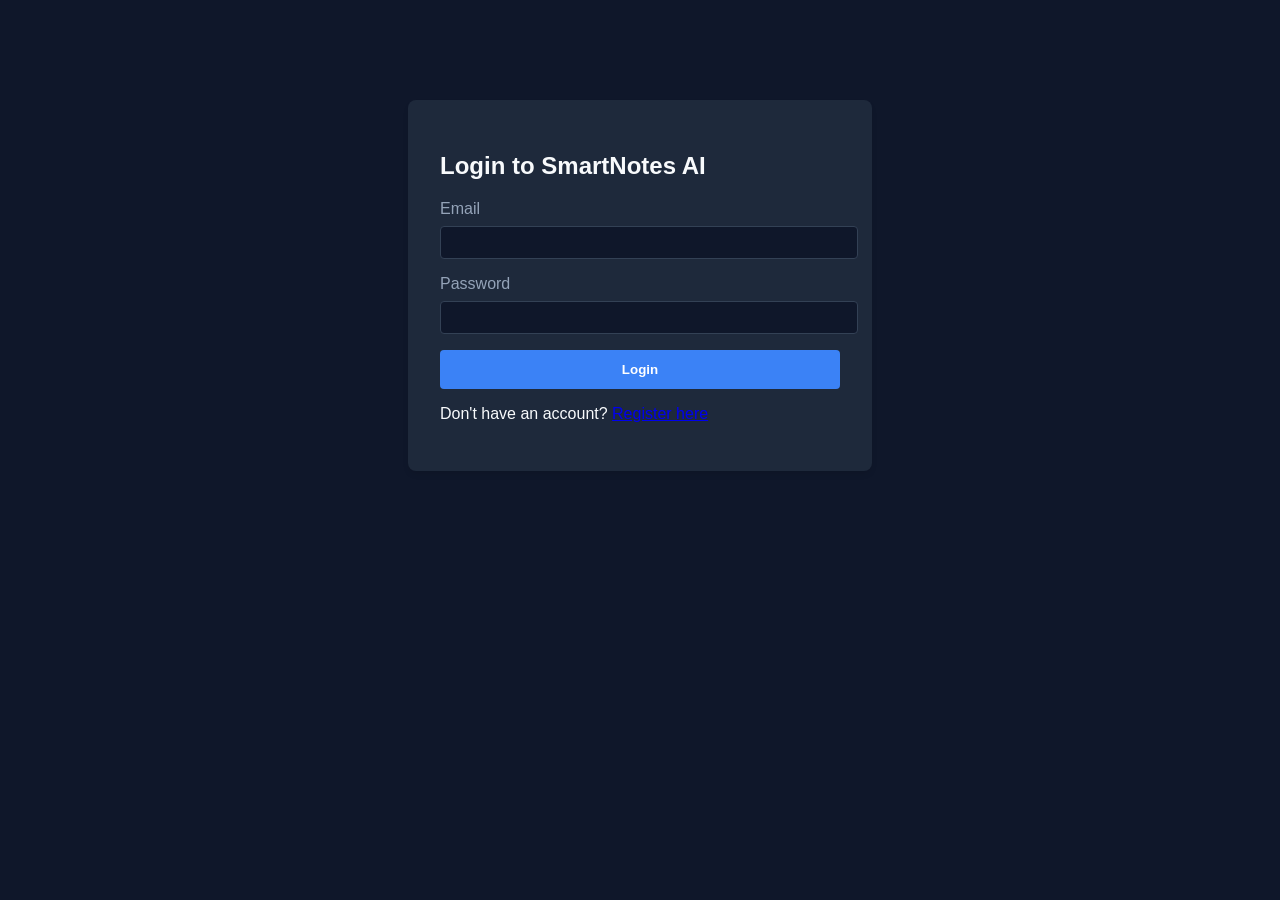
==== Web/login.html @ fc7d84e4 "add" ====
<!DOCTYPE html>
<html lang="en">
<head>
    <meta charset="UTF-8">
    <meta name="viewport" content="width=device-width, initial-scale=1.0">
    <title>SmartNotes AI - Login</title>
    <link rel="stylesheet" href="css/style.css">
</head>
<body>
    <div class="auth-container">
        <h2>Login to SmartNotes AI</h2>
        <form id="loginForm">
            <div class="form-group">
                <label>Email</label>
                <input type="email" id="email" required>
            </div>
            <div class="form-group">
                <label>Password</label>
                <input type="password" id="password" required>
            </div>
            <button type="submit" class="btn">Login</button>
        </form>
        <p>Don't have an account? <a href="register.html">Register here</a></p>
    </div>
    <script src="js/app.js"></script>
</body>
</html>
---- Web/css/style.css ----
:root {
    --bg-color: #0f172a;
    --card-bg: #1e293b;
    --text-main: #f8fafc;
    --text-muted: #94a3b8;
    --primary: #3b82f6;
    --primary-hover: #2563eb;
    --danger: #ef4444;
}

body {
    margin: 0;
    font-family: 'Inter', -apple-system, sans-serif;
    background-color: var(--bg-color);
    color: var(--text-main);
}

.auth-container {
    max-width: 400px;
    margin: 100px auto;
    padding: 2rem;
    background: var(--card-bg);
    border-radius: 8px;
    box-shadow: 0 4px 6px -1px rgb(0 0 0 / 0.1);
}

.form-group {
    margin-bottom: 1rem;
}

.form-group label {
    display: block;
    margin-bottom: 0.5rem;
    color: var(--text-muted);
}

.form-group input {
    width: 100%;
    padding: 0.5rem;
    border: 1px solid #334155;
    background: #0f172a;
    color: white;
    border-radius: 4px;
}

.btn {
    width: 100%;
    padding: 0.75rem;
    background: var(--primary);
    color: white;
    border: none;
    border-radius: 4px;
    cursor: pointer;
    font-weight: bold;
    transition: background 0.2s;
}

.btn:hover {
    background: var(--primary-hover);
}

.btn-secondary {
    background: transparent;
    border: 1px solid var(--primary);
    width: auto;
}

.navbar {
    display: flex;
    justify-content: space-between;
    align-items: center;
    padding: 1rem 2rem;
    background: var(--card-bg);
    border-bottom: 1px solid #334155;
}

.dashboard {
    padding: 2rem;
    max-width: 1200px;
    margin: 0 auto;
}

.stats-panel {
    display: grid;
    grid-template-columns: repeat(auto-fit, minmax(200px, 1fr));
    gap: 1rem;
    margin-bottom: 2rem;
}

.stat-card {
    background: var(--card-bg);
    padding: 1.5rem;
    border-radius: 8px;
    text-align: center;
}

.stat-card h3 { margin: 0; font-size: 1rem; color: var(--text-muted); }
.stat-card p { margin: 0.5rem 0 0; font-size: 2rem; font-weight: bold; color: var(--primary); }

.documents-panel, .study-panel {
    background: var(--card-bg);
    padding: 2rem;
    border-radius: 8px;
    margin-bottom: 2rem;
}

.upload-section {
    margin-bottom: 1.5rem;
    display: flex;
    gap: 1rem;
}
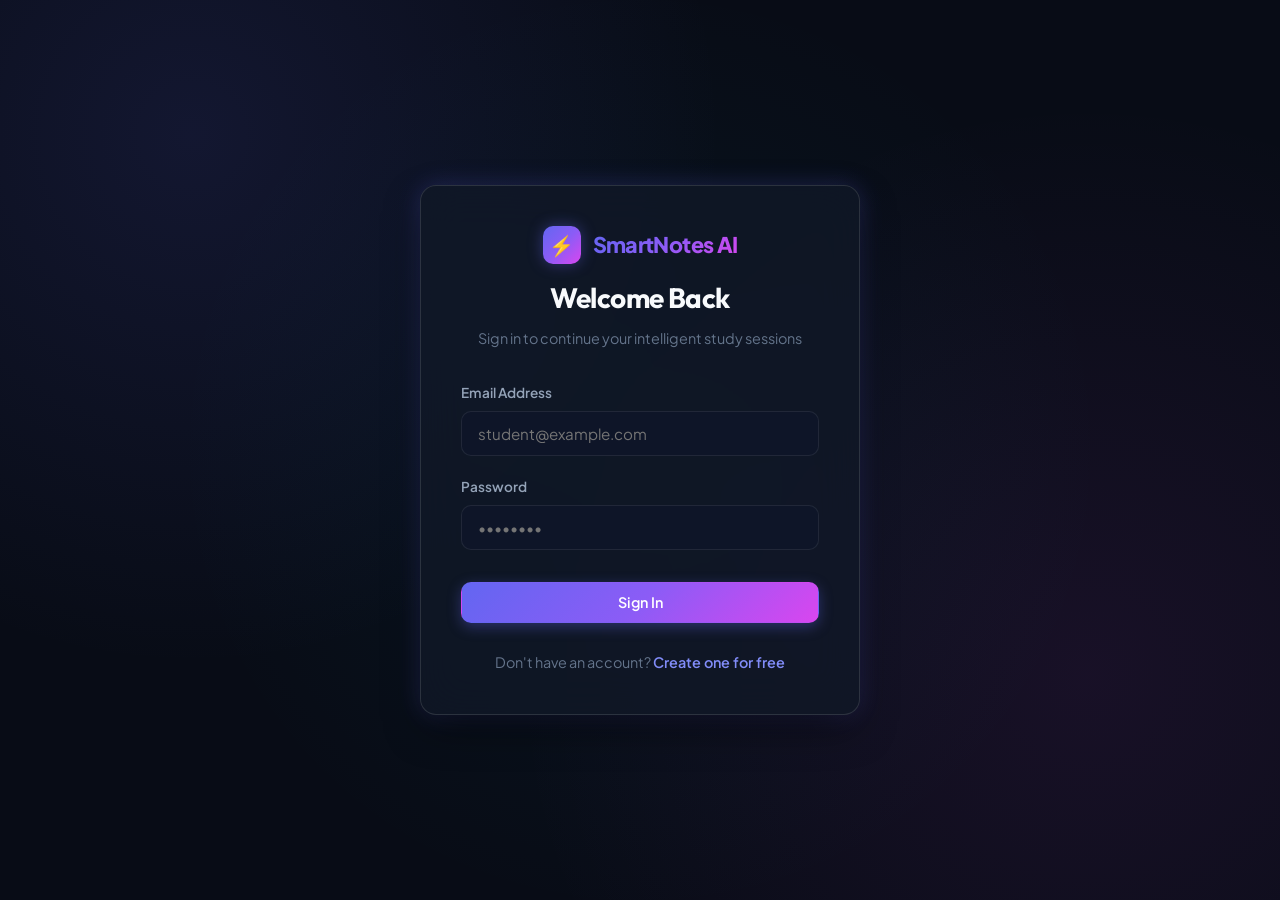
==== commit 5b1c3938: "ass" ====
--- a/Web/login.html
+++ b/Web/login.html
@@ -3,25 +3,44 @@
 <head>
     <meta charset="UTF-8">
     <meta name="viewport" content="width=device-width, initial-scale=1.0">
-    <title>SmartNotes AI - Login</title>
+    <title>Login - SmartNotes AI</title>
     <link rel="stylesheet" href="css/style.css">
 </head>
 <body>
-    <div class="auth-container">
-        <h2>Login to SmartNotes AI</h2>
-        <form id="loginForm">
-            <div class="form-group">
-                <label>Email</label>
-                <input type="email" id="email" required>
+    <div class="auth-wrapper">
+        <div class="auth-card">
+            <div class="auth-header">
+                <div class="brand" style="justify-content: center; margin-bottom: 0.5rem;">
+                    <div class="brand-icon">⚡</div>
+                    <span class="brand-text">SmartNotes AI</span>
+                </div>
+                <h2>Welcome Back</h2>
+                <p>Sign in to continue your intelligent study sessions</p>
             </div>
-            <div class="form-group">
-                <label>Password</label>
-                <input type="password" id="password" required>
+
+            <form id="loginForm">
+                <div class="form-group">
+                    <label class="form-label" for="email">Email Address</label>
+                    <input type="email" id="email" class="form-input" placeholder="student@example.com" required autocomplete="email" />
+                </div>
+                <div class="form-group">
+                    <label class="form-label" for="password">Password</label>
+                    <input type="password" id="password" class="form-input" placeholder="••••••••" required autocomplete="current-password" />
+                </div>
+                <button type="submit" class="btn btn-primary" style="width: 100%; margin-top: 0.75rem;" id="loginSubmitBtn">
+                    Sign In
+                </button>
+            </form>
+
+            <div class="auth-footer">
+                Don't have an account? <a href="register.html">Create one for free</a>
             </div>
-            <button type="submit" class="btn">Login</button>
-        </form>
-        <p>Don't have an account? <a href="register.html">Register here</a></p>
+        </div>
     </div>
+
+    <!-- Toast Notification Container -->
+    <div class="toast-container" id="toastContainer"></div>
+
     <script src="js/app.js"></script>
 </body>
 </html>
--- a/Web/css/style.css
+++ b/Web/css/style.css
@@ -1,111 +1,1205 @@
+@import url('https://fonts.googleapis.com/css2?family=Outfit:wght@400;500;600;700;800&family=Plus+Jakarta+Sans:wght@300;400;500;600;700&display=swap');
+
 :root {
-    --bg-color: #0f172a;
-    --card-bg: #1e293b;
-    --text-main: #f8fafc;
-    --text-muted: #94a3b8;
-    --primary: #3b82f6;
-    --primary-hover: #2563eb;
-    --danger: #ef4444;
+    --bg-base: #080c16;
+    --bg-surface: #0f172a;
+    --bg-card: rgba(18, 26, 45, 0.7);
+    --bg-card-hover: rgba(26, 38, 64, 0.85);
+    --bg-glass: rgba(15, 23, 42, 0.75);
+    
+    --border-subtle: rgba(255, 255, 255, 0.08);
+    --border-card: rgba(255, 255, 255, 0.12);
+    --border-focus: #6366f1;
+    
+    --primary: #6366f1;
+    --primary-light: #818cf8;
+    --primary-dark: #4f46e5;
+    --primary-gradient: linear-gradient(135deg, #6366f1 0%, #8b5cf6 50%, #d946ef 100%);
+    --card-gradient: linear-gradient(180deg, rgba(255, 255, 255, 0.03) 0%, rgba(255, 255, 255, 0) 100%);
+    
+    --accent-cyan: #06b6d4;
+    --accent-purple: #a855f7;
+    --accent-amber: #f59e0b;
+    --accent-emerald: #10b981;
+    --accent-rose: #f43f5e;
+    
+    --text-primary: #f8fafc;
+    --text-secondary: #94a3b8;
+    --text-muted: #64748b;
+    
+    --radius-sm: 6px;
+    --radius-md: 10px;
+    --radius-lg: 16px;
+    --radius-full: 9999px;
+    
+    --shadow-sm: 0 2px 8px rgba(0, 0, 0, 0.3);
+    --shadow-md: 0 8px 24px -4px rgba(0, 0, 0, 0.45);
+    --shadow-lg: 0 16px 40px -8px rgba(0, 0, 0, 0.6);
+    --shadow-glow: 0 0 25px rgba(99, 102, 241, 0.25);
+}
+
+* {
+    box-sizing: border-box;
+    margin: 0;
+    padding: 0;
 }
 
 body {
-    margin: 0;
-    font-family: 'Inter', -apple-system, sans-serif;
-    background-color: var(--bg-color);
-    color: var(--text-main);
-}
-
-.auth-container {
-    max-width: 400px;
-    margin: 100px auto;
-    padding: 2rem;
-    background: var(--card-bg);
-    border-radius: 8px;
-    box-shadow: 0 4px 6px -1px rgb(0 0 0 / 0.1);
-}
-
-.form-group {
+    background-color: var(--bg-base);
+    background-image: 
+        radial-gradient(circle at 15% 15%, rgba(99, 102, 241, 0.12) 0%, transparent 40%),
+        radial-gradient(circle at 85% 75%, rgba(217, 70, 239, 0.08) 0%, transparent 45%),
+        radial-gradient(circle at 50% 50%, rgba(6, 182, 212, 0.05) 0%, transparent 60%);
+    background-attachment: fixed;
+    color: var(--text-primary);
+    font-family: 'Plus Jakarta Sans', -apple-system, BlinkMacSystemFont, sans-serif;
+    font-size: 15px;
+    line-height: 1.6;
+    min-height: 100vh;
+    -webkit-font-smoothing: antialiased;
+}
+
+h1, h2, h3, h4, h5, h6 {
+    font-family: 'Outfit', sans-serif;
+    color: var(--text-primary);
+    font-weight: 700;
+    letter-spacing: -0.02em;
+}
+
+/* --- Layout --- */
+.app-container {
+    display: flex;
+    flex-direction: column;
+    min-height: 100vh;
+}
+
+.main-content {
+    flex: 1;
+    max-width: 1240px;
+    width: 100%;
+    margin: 0 auto;
+    padding: 2rem 1.5rem 4rem;
+}
+
+/* --- Navigation Bar --- */
+.navbar {
+    position: sticky;
+    top: 0;
+    z-index: 100;
+    background: rgba(8, 12, 22, 0.85);
+    backdrop-filter: blur(16px);
+    -webkit-backdrop-filter: blur(16px);
+    border-bottom: 1px solid var(--border-subtle);
+    padding: 0.85rem 1.75rem;
+}
+
+.navbar-inner {
+    max-width: 1240px;
+    margin: 0 auto;
+    display: flex;
+    align-items: center;
+    justify-content: space-between;
+}
+
+.brand {
+    display: flex;
+    align-items: center;
+    gap: 0.75rem;
+    text-decoration: none;
+    cursor: pointer;
+}
+
+.brand-icon {
+    width: 38px;
+    height: 38px;
+    border-radius: var(--radius-md);
+    background: var(--primary-gradient);
+    display: flex;
+    align-items: center;
+    justify-content: center;
+    font-size: 1.25rem;
+    box-shadow: 0 0 15px rgba(99, 102, 241, 0.4);
+}
+
+.brand-text {
+    font-size: 1.35rem;
+    font-weight: 800;
+    background: var(--primary-gradient);
+    -webkit-background-clip: text;
+    -webkit-text-fill-color: transparent;
+    letter-spacing: -0.03em;
+}
+
+.brand-badge {
+    font-size: 0.65rem;
+    padding: 0.15rem 0.45rem;
+    border-radius: var(--radius-full);
+    background: rgba(99, 102, 241, 0.15);
+    color: var(--primary-light);
+    border: 1px solid rgba(99, 102, 241, 0.3);
+    text-transform: uppercase;
+    font-weight: 700;
+}
+
+.nav-actions {
+    display: flex;
+    align-items: center;
+    gap: 1.25rem;
+}
+
+.streak-pill {
+    display: flex;
+    align-items: center;
+    gap: 0.4rem;
+    padding: 0.4rem 0.85rem;
+    background: rgba(245, 158, 11, 0.12);
+    border: 1px solid rgba(245, 158, 11, 0.3);
+    border-radius: var(--radius-full);
+    font-size: 0.85rem;
+    font-weight: 600;
+    color: var(--accent-amber);
+}
+
+.streak-flame {
+    animation: flamePulse 1.5s infinite alternate ease-in-out;
+}
+
+@keyframes flamePulse {
+    0% { transform: scale(1); filter: drop-shadow(0 0 2px #f59e0b); }
+    100% { transform: scale(1.2); filter: drop-shadow(0 0 8px #f59e0b); }
+}
+
+.user-profile {
+    display: flex;
+    align-items: center;
+    gap: 0.6rem;
+}
+
+.user-avatar {
+    width: 36px;
+    height: 36px;
+    border-radius: 50%;
+    background: linear-gradient(135deg, #3b82f6, #8b5cf6);
+    display: flex;
+    align-items: center;
+    justify-content: center;
+    font-weight: 700;
+    color: white;
+    font-size: 0.9rem;
+    border: 1px solid rgba(255, 255, 255, 0.2);
+}
+
+.user-name {
+    font-weight: 600;
+    font-size: 0.9rem;
+    color: var(--text-primary);
+}
+
+/* --- Buttons --- */
+.btn {
+    display: inline-flex;
+    align-items: center;
+    justify-content: center;
+    gap: 0.5rem;
+    padding: 0.65rem 1.25rem;
+    font-size: 0.9rem;
+    font-weight: 600;
+    font-family: inherit;
+    border-radius: var(--radius-md);
+    border: 1px solid transparent;
+    cursor: pointer;
+    transition: all 0.2s cubic-bezier(0.16, 1, 0.3, 1);
+    text-decoration: none;
+    outline: none;
+}
+
+.btn-primary {
+    background: var(--primary-gradient);
+    color: white;
+    box-shadow: 0 4px 14px rgba(99, 102, 241, 0.35);
+}
+
+.btn-primary:hover:not(:disabled) {
+    transform: translateY(-2px);
+    box-shadow: 0 6px 20px rgba(99, 102, 241, 0.5);
+    filter: brightness(1.08);
+}
+
+.btn-secondary {
+    background: rgba(255, 255, 255, 0.05);
+    color: var(--text-primary);
+    border-color: var(--border-card);
+}
+
+.btn-secondary:hover:not(:disabled) {
+    background: rgba(255, 255, 255, 0.1);
+    border-color: rgba(255, 255, 255, 0.25);
+    transform: translateY(-1px);
+}
+
+.btn-outline {
+    background: transparent;
+    border-color: var(--primary);
+    color: var(--primary-light);
+}
+
+.btn-outline:hover:not(:disabled) {
+    background: rgba(99, 102, 241, 0.12);
+}
+
+.btn-danger {
+    background: rgba(244, 63, 94, 0.1);
+    border-color: rgba(244, 63, 94, 0.3);
+    color: #fda4af;
+}
+
+.btn-danger:hover:not(:disabled) {
+    background: var(--accent-rose);
+    color: white;
+    box-shadow: 0 4px 14px rgba(244, 63, 94, 0.4);
+}
+
+.btn-sm {
+    padding: 0.4rem 0.8rem;
+    font-size: 0.8rem;
+    border-radius: var(--radius-sm);
+}
+
+.btn-lg {
+    padding: 0.9rem 1.8rem;
+    font-size: 1rem;
+    border-radius: var(--radius-lg);
+}
+
+.btn:disabled {
+    opacity: 0.55;
+    cursor: not-allowed;
+    transform: none !important;
+}
+
+/* --- Stat Cards Grid --- */
+.stats-grid {
+    display: grid;
+    grid-template-columns: repeat(auto-fit, minmax(240px, 1fr));
+    gap: 1.25rem;
+    margin-bottom: 2.25rem;
+}
+
+.stat-card {
+    background: var(--bg-card);
+    border: 1px solid var(--border-subtle);
+    border-radius: var(--radius-lg);
+    padding: 1.5rem;
+    backdrop-filter: blur(12px);
+    transition: all 0.25s ease;
+    display: flex;
+    align-items: center;
+    gap: 1.25rem;
+    position: relative;
+    overflow: hidden;
+}
+
+.stat-card::before {
+    content: '';
+    position: absolute;
+    top: 0;
+    left: 0;
+    right: 0;
+    height: 2px;
+    background: var(--primary-gradient);
+    opacity: 0;
+    transition: opacity 0.3s ease;
+}
+
+.stat-card:hover {
+    border-color: var(--border-card);
+    transform: translateY(-2px);
+    box-shadow: var(--shadow-md);
+}
+
+.stat-card:hover::before {
+    opacity: 1;
+}
+
+.stat-icon-wrapper {
+    width: 52px;
+    height: 52px;
+    border-radius: var(--radius-md);
+    display: flex;
+    align-items: center;
+    justify-content: center;
+    font-size: 1.6rem;
+    flex-shrink: 0;
+}
+
+.stat-icon-blue { background: rgba(59, 130, 246, 0.15); border: 1px solid rgba(59, 130, 246, 0.3); }
+.stat-icon-purple { background: rgba(168, 85, 247, 0.15); border: 1px solid rgba(168, 85, 247, 0.3); }
+.stat-icon-green { background: rgba(16, 185, 129, 0.15); border: 1px solid rgba(16, 185, 129, 0.3); }
+.stat-icon-amber { background: rgba(245, 158, 11, 0.15); border: 1px solid rgba(245, 158, 11, 0.3); }
+
+.stat-details {
+    display: flex;
+    flex-direction: column;
+}
+
+.stat-label {
+    font-size: 0.85rem;
+    font-weight: 600;
+    text-transform: uppercase;
+    letter-spacing: 0.05em;
+    color: var(--text-muted);
+}
+
+.stat-value {
+    font-size: 2rem;
+    font-weight: 800;
+    font-family: 'Outfit', sans-serif;
+    color: var(--text-primary);
+    line-height: 1.2;
+    margin-top: 0.15rem;
+}
+
+/* --- Section Panel --- */
+.section-panel {
+    background: var(--bg-card);
+    border: 1px solid var(--border-subtle);
+    border-radius: var(--radius-lg);
+    padding: 1.75rem;
+    backdrop-filter: blur(12px);
+    margin-bottom: 2rem;
+}
+
+.section-header {
+    display: flex;
+    align-items: center;
+    justify-content: space-between;
+    margin-bottom: 1.5rem;
+    flex-wrap: wrap;
+    gap: 1rem;
+}
+
+.section-title-wrap {
+    display: flex;
+    align-items: center;
+    gap: 0.75rem;
+}
+
+.section-title {
+    font-size: 1.35rem;
+    font-weight: 700;
+}
+
+.section-badge {
+    font-size: 0.75rem;
+    font-weight: 600;
+    padding: 0.2rem 0.6rem;
+    background: rgba(99, 102, 241, 0.15);
+    color: var(--primary-light);
+    border-radius: var(--radius-full);
+}
+
+/* --- Upload Dropzone --- */
+.upload-dropzone {
+    border: 2px dashed rgba(99, 102, 241, 0.35);
+    background: rgba(15, 23, 42, 0.5);
+    border-radius: var(--radius-lg);
+    padding: 2.5rem 1.5rem;
+    text-align: center;
+    cursor: pointer;
+    transition: all 0.25s ease;
+    margin-bottom: 1.5rem;
+    position: relative;
+}
+
+.upload-dropzone:hover, .upload-dropzone.dragover {
+    border-color: var(--primary-light);
+    background: rgba(99, 102, 241, 0.08);
+    box-shadow: 0 0 25px rgba(99, 102, 241, 0.15);
+}
+
+.upload-icon {
+    font-size: 2.75rem;
+    margin-bottom: 0.75rem;
+    display: inline-block;
+    filter: drop-shadow(0 4px 10px rgba(99, 102, 241, 0.4));
+}
+
+.upload-title {
+    font-size: 1.15rem;
+    font-weight: 700;
+    margin-bottom: 0.35rem;
+}
+
+.upload-subtitle {
+    color: var(--text-muted);
+    font-size: 0.85rem;
+    margin-bottom: 1.25rem;
+}
+
+.upload-file-input {
+    display: none;
+}
+
+.upload-status-box {
+    margin-top: 1rem;
+    padding: 0.85rem 1.25rem;
+    border-radius: var(--radius-md);
+    background: rgba(99, 102, 241, 0.12);
+    border: 1px solid rgba(99, 102, 241, 0.25);
+    font-size: 0.9rem;
+    display: none;
+    align-items: center;
+    gap: 0.75rem;
+}
+
+/* --- Documents Grid & List --- */
+.doc-grid {
+    display: grid;
+    grid-template-columns: repeat(auto-fill, minmax(340px, 1fr));
+    gap: 1.25rem;
+}
+
+.doc-card {
+    background: var(--bg-surface);
+    border: 1px solid var(--border-subtle);
+    border-radius: var(--radius-lg);
+    padding: 1.35rem;
+    transition: all 0.25s cubic-bezier(0.16, 1, 0.3, 1);
+    display: flex;
+    flex-direction: column;
+    justify-content: space-between;
+    position: relative;
+}
+
+.doc-card:hover {
+    border-color: var(--border-card);
+    transform: translateY(-3px);
+    box-shadow: var(--shadow-md);
+}
+
+.doc-card-top {
+    display: flex;
+    align-items: flex-start;
+    gap: 0.85rem;
     margin-bottom: 1rem;
 }
 
-.form-group label {
+.doc-file-icon {
+    font-size: 1.75rem;
+    flex-shrink: 0;
+    margin-top: 0.1rem;
+}
+
+.doc-card-content {
+    flex: 1;
+    min-width: 0;
+}
+
+.doc-card-title {
+    font-size: 1.05rem;
+    font-weight: 700;
+    white-space: nowrap;
+    overflow: hidden;
+    text-overflow: ellipsis;
+    color: var(--text-primary);
+    margin-bottom: 0.25rem;
+}
+
+.doc-card-meta {
+    display: flex;
+    align-items: center;
+    gap: 0.6rem;
+    font-size: 0.8rem;
+    color: var(--text-muted);
+}
+
+.doc-card-bottom {
+    display: flex;
+    align-items: center;
+    justify-content: space-between;
+    padding-top: 1rem;
+    border-top: 1px solid var(--border-subtle);
+    gap: 0.5rem;
+    flex-wrap: wrap;
+}
+
+.doc-actions-group {
+    display: flex;
+    gap: 0.4rem;
+}
+
+/* --- Status Badges --- */
+.status-badge {
+    display: inline-flex;
+    align-items: center;
+    gap: 0.35rem;
+    padding: 0.25rem 0.65rem;
+    font-size: 0.75rem;
+    font-weight: 700;
+    border-radius: var(--radius-full);
+    text-transform: uppercase;
+    letter-spacing: 0.04em;
+}
+
+.status-ready {
+    background: rgba(16, 185, 129, 0.15);
+    color: var(--accent-emerald);
+    border: 1px solid rgba(16, 185, 129, 0.3);
+}
+
+.status-uploaded {
+    background: rgba(56, 189, 248, 0.15);
+    color: var(--accent-cyan);
+    border: 1px solid rgba(56, 189, 248, 0.3);
+}
+
+.status-extracting, .status-generating {
+    background: rgba(245, 158, 11, 0.15);
+    color: var(--accent-amber);
+    border: 1px solid rgba(245, 158, 11, 0.3);
+    animation: pulseBorder 1.5s infinite;
+}
+
+.status-failed {
+    background: rgba(244, 63, 94, 0.15);
+    color: var(--accent-rose);
+    border: 1px solid rgba(244, 63, 94, 0.3);
+}
+
+@keyframes pulseBorder {
+    0%, 100% { border-color: rgba(245, 158, 11, 0.3); opacity: 0.85; }
+    50% { border-color: rgba(245, 158, 11, 0.8); opacity: 1; }
+}
+
+.status-dot {
+    width: 6px;
+    height: 6px;
+    border-radius: 50%;
+    background-color: currentColor;
+}
+
+/* --- Due For Review Cards --- */
+.due-grid {
+    display: grid;
+    grid-template-columns: repeat(auto-fill, minmax(280px, 1fr));
+    gap: 1rem;
+}
+
+.due-card {
+    background: rgba(15, 23, 42, 0.6);
+    border: 1px solid var(--border-subtle);
+    border-radius: var(--radius-md);
+    padding: 1.15rem;
+    display: flex;
+    flex-direction: column;
+    justify-content: space-between;
+    transition: all 0.2s ease;
+}
+
+.due-card:hover {
+    border-color: rgba(99, 102, 241, 0.4);
+    transform: translateY(-2px);
+}
+
+.due-doc-title {
+    font-size: 0.78rem;
+    color: var(--primary-light);
+    font-weight: 600;
+    margin-bottom: 0.2rem;
+    text-transform: uppercase;
+}
+
+.due-heading {
+    font-weight: 700;
+    font-size: 0.95rem;
+    color: var(--text-primary);
+    margin-bottom: 0.65rem;
+}
+
+.due-meta {
+    display: flex;
+    justify-content: space-between;
+    align-items: center;
+    font-size: 0.8rem;
+    color: var(--text-muted);
+    margin-bottom: 0.85rem;
+}
+
+.due-badge-urgent {
+    color: var(--accent-rose);
+    font-weight: 700;
+}
+
+/* --- SM-2 Review Buttons --- */
+.grade-buttons-group {
+    display: grid;
+    grid-template-columns: repeat(6, 1fr);
+    gap: 0.35rem;
+    margin-top: 0.75rem;
+}
+
+.grade-btn {
+    padding: 0.5rem 0.2rem;
+    font-size: 0.75rem;
+    font-weight: 700;
+    border-radius: var(--radius-sm);
+    border: 1px solid var(--border-subtle);
+    background: rgba(255, 255, 255, 0.05);
+    color: var(--text-primary);
+    cursor: pointer;
+    text-align: center;
+    transition: all 0.15s ease;
+}
+
+.grade-btn:hover {
+    transform: translateY(-2px);
+}
+
+.grade-0 { border-color: #ef4444; color: #fca5a5; }
+.grade-0:hover { background: #ef4444; color: white; }
+.grade-1 { border-color: #f97316; color: #fdba74; }
+.grade-1:hover { background: #f97316; color: white; }
+.grade-2 { border-color: #f59e0b; color: #fde68a; }
+.grade-2:hover { background: #f59e0b; color: black; }
+.grade-3 { border-color: #84cc16; color: #bef264; }
+.grade-3:hover { background: #84cc16; color: black; }
+.grade-4 { border-color: #10b981; color: #6ee7b7; }
+.grade-4:hover { background: #10b981; color: white; }
+.grade-5 { border-color: #06b6d4; color: #67e8f9; }
+.grade-5:hover { background: #06b6d4; color: black; }
+
+/* --- Document Detail View (SPA) --- */
+.view-container {
+    display: none;
+}
+
+.view-container.active {
     display: block;
-    margin-bottom: 0.5rem;
+    animation: fadeIn 0.25s cubic-bezier(0.16, 1, 0.3, 1);
+}
+
+@keyframes fadeIn {
+    from { opacity: 0; transform: translateY(8px); }
+    to { opacity: 1; transform: translateY(0); }
+}
+
+.detail-header {
+    display: flex;
+    align-items: center;
+    justify-content: space-between;
+    margin-bottom: 1.5rem;
+    flex-wrap: wrap;
+    gap: 1rem;
+}
+
+.detail-nav-back {
+    display: inline-flex;
+    align-items: center;
+    gap: 0.5rem;
+    color: var(--text-secondary);
+    text-decoration: none;
+    font-weight: 600;
+    cursor: pointer;
+    font-size: 0.9rem;
+    transition: color 0.2s;
+}
+
+.detail-nav-back:hover {
+    color: var(--primary-light);
+}
+
+.detail-title-card {
+    background: var(--bg-card);
+    border: 1px solid var(--border-subtle);
+    border-radius: var(--radius-lg);
+    padding: 1.5rem 1.75rem;
+    margin-bottom: 1.5rem;
+    display: flex;
+    align-items: center;
+    justify-content: space-between;
+    flex-wrap: wrap;
+    gap: 1rem;
+}
+
+/* --- Tabs --- */
+.tab-nav {
+    display: flex;
+    gap: 0.5rem;
+    border-bottom: 1px solid var(--border-subtle);
+    margin-bottom: 1.75rem;
+    overflow-x: auto;
+}
+
+.tab-btn {
+    padding: 0.85rem 1.4rem;
+    background: transparent;
+    border: none;
+    border-bottom: 2px solid transparent;
     color: var(--text-muted);
-}
-
-.form-group input {
-    width: 100%;
-    padding: 0.5rem;
-    border: 1px solid #334155;
-    background: #0f172a;
+    font-family: inherit;
+    font-size: 0.95rem;
+    font-weight: 600;
+    cursor: pointer;
+    transition: all 0.2s ease;
+    display: flex;
+    align-items: center;
+    gap: 0.5rem;
+    white-space: nowrap;
+}
+
+.tab-btn:hover {
+    color: var(--text-primary);
+}
+
+.tab-btn.active {
+    color: var(--primary-light);
+    border-bottom-color: var(--primary);
+    background: rgba(99, 102, 241, 0.05);
+}
+
+.tab-pane {
+    display: none;
+}
+
+.tab-pane.active {
+    display: block;
+}
+
+/* --- Notes Viewer & Markdown --- */
+.note-item {
+    background: var(--bg-surface);
+    border: 1px solid var(--border-subtle);
+    border-radius: var(--radius-lg);
+    padding: 1.75rem;
+    margin-bottom: 1.5rem;
+    box-shadow: var(--shadow-sm);
+}
+
+.note-item-header {
+    display: flex;
+    align-items: center;
+    justify-content: space-between;
+    margin-bottom: 1rem;
+    padding-bottom: 0.75rem;
+    border-bottom: 1px solid var(--border-subtle);
+}
+
+.note-item-title {
+    font-size: 1.25rem;
+    font-weight: 700;
+    color: var(--text-primary);
+}
+
+.page-badge {
+    font-size: 0.75rem;
+    padding: 0.2rem 0.55rem;
+    background: rgba(6, 182, 212, 0.15);
+    color: var(--accent-cyan);
+    border: 1px solid rgba(6, 182, 212, 0.3);
+    border-radius: var(--radius-full);
+    font-weight: 600;
+}
+
+.markdown-body {
+    line-height: 1.75;
+    color: #e2e8f0;
+}
+
+.markdown-body h2 {
+    font-size: 1.2rem;
+    margin: 1.25rem 0 0.5rem;
+    color: #93c5fd;
+    border-left: 3px solid var(--primary);
+    padding-left: 0.5rem;
+}
+
+.markdown-body h3 {
+    font-size: 1.05rem;
+    margin: 1rem 0 0.4rem;
+    color: #cbd5e1;
+}
+
+.markdown-body p {
+    margin-bottom: 0.85rem;
+}
+
+.markdown-body ul, .markdown-body ol {
+    margin-left: 1.5rem;
+    margin-bottom: 0.85rem;
+}
+
+.markdown-body li {
+    margin-bottom: 0.35rem;
+}
+
+.markdown-body blockquote {
+    border-left: 4px solid var(--accent-cyan);
+    background: rgba(6, 182, 212, 0.08);
+    padding: 0.75rem 1rem;
+    border-radius: 0 var(--radius-sm) var(--radius-sm) 0;
+    margin: 1rem 0;
+    font-style: italic;
+    color: #e0f2fe;
+}
+
+.markdown-body strong {
     color: white;
-    border-radius: 4px;
-}
-
-.btn {
-    width: 100%;
-    padding: 0.75rem;
+    font-weight: 700;
+}
+
+.markdown-body code {
+    background: rgba(0, 0, 0, 0.3);
+    border: 1px solid rgba(255, 255, 255, 0.1);
+    padding: 0.15rem 0.4rem;
+    border-radius: var(--radius-sm);
+    font-family: monospace;
+    font-size: 0.85em;
+    color: #f472b6;
+}
+
+/* --- Quiz Taking Screen --- */
+.quiz-container {
+    max-width: 800px;
+    margin: 0 auto;
+}
+
+.quiz-progress-bar-wrap {
+    background: rgba(255, 255, 255, 0.08);
+    height: 8px;
+    border-radius: var(--radius-full);
+    overflow: hidden;
+    margin-bottom: 1.5rem;
+}
+
+.quiz-progress-bar {
+    height: 100%;
+    background: var(--primary-gradient);
+    width: 0%;
+    transition: width 0.3s ease;
+}
+
+.question-card {
+    background: var(--bg-card);
+    border: 1px solid var(--border-card);
+    border-radius: var(--radius-lg);
+    padding: 2.25rem;
+    margin-bottom: 1.5rem;
+    box-shadow: var(--shadow-lg);
+}
+
+.question-meta-row {
+    display: flex;
+    align-items: center;
+    justify-content: space-between;
+    margin-bottom: 1.25rem;
+}
+
+.diff-badge {
+    padding: 0.2rem 0.6rem;
+    font-size: 0.75rem;
+    font-weight: 700;
+    border-radius: var(--radius-full);
+    text-transform: uppercase;
+}
+
+.diff-easy { background: rgba(16, 185, 129, 0.15); color: var(--accent-emerald); }
+.diff-medium { background: rgba(245, 158, 11, 0.15); color: var(--accent-amber); }
+.diff-hard { background: rgba(244, 63, 94, 0.15); color: var(--accent-rose); }
+
+.question-prompt {
+    font-size: 1.25rem;
+    font-weight: 700;
+    line-height: 1.5;
+    margin-bottom: 1.75rem;
+    color: var(--text-primary);
+}
+
+.options-container {
+    display: flex;
+    flex-direction: column;
+    gap: 0.75rem;
+    margin-bottom: 1.5rem;
+}
+
+.option-item {
+    display: flex;
+    align-items: center;
+    gap: 1rem;
+    padding: 1rem 1.25rem;
+    border: 1px solid var(--border-subtle);
+    border-radius: var(--radius-md);
+    background: rgba(15, 23, 42, 0.6);
+    cursor: pointer;
+    transition: all 0.2s ease;
+}
+
+.option-item:hover:not(.disabled) {
+    border-color: var(--primary);
+    background: rgba(99, 102, 241, 0.08);
+}
+
+.option-item.selected {
+    border-color: var(--primary-light);
+    background: rgba(99, 102, 241, 0.18);
+    box-shadow: 0 0 15px rgba(99, 102, 241, 0.2);
+}
+
+.option-letter {
+    width: 28px;
+    height: 28px;
+    border-radius: 50%;
+    background: rgba(255, 255, 255, 0.08);
+    display: flex;
+    align-items: center;
+    justify-content: center;
+    font-weight: 700;
+    font-size: 0.85rem;
+    flex-shrink: 0;
+}
+
+.option-item.selected .option-letter {
     background: var(--primary);
     color: white;
-    border: none;
-    border-radius: 4px;
-    cursor: pointer;
-    font-weight: bold;
-    transition: background 0.2s;
-}
-
-.btn:hover {
-    background: var(--primary-hover);
-}
-
-.btn-secondary {
-    background: transparent;
-    border: 1px solid var(--primary);
-    width: auto;
-}
-
-.navbar {
-    display: flex;
-    justify-content: space-between;
-    align-items: center;
-    padding: 1rem 2rem;
-    background: var(--card-bg);
-    border-bottom: 1px solid #334155;
-}
-
-.dashboard {
-    padding: 2rem;
-    max-width: 1200px;
-    margin: 0 auto;
-}
-
-.stats-panel {
-    display: grid;
-    grid-template-columns: repeat(auto-fit, minmax(200px, 1fr));
-    gap: 1rem;
+}
+
+.short-answer-textarea {
+    width: 100%;
+    min-height: 110px;
+    background: rgba(15, 23, 42, 0.8);
+    border: 1px solid var(--border-subtle);
+    border-radius: var(--radius-md);
+    padding: 1rem;
+    color: var(--text-primary);
+    font-family: inherit;
+    font-size: 0.95rem;
+    line-height: 1.5;
+    margin-bottom: 1.25rem;
+    resize: vertical;
+}
+
+.short-answer-textarea:focus {
+    outline: none;
+    border-color: var(--primary);
+    box-shadow: 0 0 15px rgba(99, 102, 241, 0.25);
+}
+
+.feedback-card {
+    border-radius: var(--radius-md);
+    padding: 1.25rem;
+    margin-bottom: 1.5rem;
+    display: none;
+    animation: fadeIn 0.3s ease;
+}
+
+.feedback-card.correct {
+    background: rgba(16, 185, 129, 0.12);
+    border: 1px solid rgba(16, 185, 129, 0.35);
+    color: #a7f3d0;
+}
+
+.feedback-card.incorrect {
+    background: rgba(244, 63, 94, 0.12);
+    border: 1px solid rgba(244, 63, 94, 0.35);
+    color: #fecdd3;
+}
+
+.feedback-title {
+    font-weight: 700;
+    font-size: 1rem;
+    margin-bottom: 0.35rem;
+    display: flex;
+    align-items: center;
+    gap: 0.5rem;
+}
+
+.feedback-explanation {
+    font-size: 0.9rem;
+    line-height: 1.5;
+    color: #e2e8f0;
+}
+
+/* --- Quiz Completion Summary --- */
+.completion-card {
+    text-align: center;
+    padding: 3rem 2rem;
+    background: var(--bg-card);
+    border: 1px solid var(--border-card);
+    border-radius: var(--radius-lg);
+    box-shadow: var(--shadow-lg);
+}
+
+.trophy-icon {
+    font-size: 4rem;
+    margin-bottom: 1rem;
+    display: inline-block;
+    filter: drop-shadow(0 0 20px rgba(245, 158, 11, 0.4));
+}
+
+.score-display {
+    font-size: 3.5rem;
+    font-weight: 800;
+    font-family: 'Outfit', sans-serif;
+    background: var(--primary-gradient);
+    -webkit-background-clip: text;
+    -webkit-text-fill-color: transparent;
+    margin-bottom: 0.5rem;
+}
+
+.sm2-update-notice {
+    display: inline-flex;
+    align-items: center;
+    gap: 0.5rem;
+    background: rgba(16, 185, 129, 0.12);
+    border: 1px solid rgba(16, 185, 129, 0.3);
+    border-radius: var(--radius-full);
+    padding: 0.4rem 1rem;
+    color: var(--accent-emerald);
+    font-size: 0.85rem;
+    font-weight: 600;
+    margin: 1.25rem 0 2rem;
+}
+
+/* --- Auth Pages --- */
+.auth-wrapper {
+    min-height: 100vh;
+    display: flex;
+    align-items: center;
+    justify-content: center;
+    padding: 2rem 1rem;
+}
+
+.auth-card {
+    width: 100%;
+    max-width: 440px;
+    background: rgba(17, 24, 39, 0.8);
+    border: 1px solid var(--border-card);
+    border-radius: var(--radius-lg);
+    padding: 2.5rem;
+    backdrop-filter: blur(20px);
+    box-shadow: var(--shadow-lg), var(--shadow-glow);
+}
+
+.auth-header {
+    text-align: center;
     margin-bottom: 2rem;
 }
 
-.stat-card {
-    background: var(--card-bg);
-    padding: 1.5rem;
-    border-radius: 8px;
+.auth-header h2 {
+    font-size: 1.75rem;
+    margin-top: 0.75rem;
+    margin-bottom: 0.35rem;
+}
+
+.auth-header p {
+    color: var(--text-muted);
+    font-size: 0.9rem;
+}
+
+.form-group {
+    margin-bottom: 1.25rem;
+}
+
+.form-label {
+    display: block;
+    margin-bottom: 0.45rem;
+    font-size: 0.85rem;
+    font-weight: 600;
+    color: var(--text-secondary);
+}
+
+.form-input {
+    width: 100%;
+    padding: 0.75rem 1rem;
+    background: rgba(15, 23, 42, 0.9);
+    border: 1px solid var(--border-subtle);
+    border-radius: var(--radius-md);
+    color: white;
+    font-family: inherit;
+    font-size: 0.95rem;
+    transition: all 0.2s;
+}
+
+.form-input:focus {
+    outline: none;
+    border-color: var(--primary);
+    box-shadow: 0 0 15px rgba(99, 102, 241, 0.25);
+}
+
+.auth-footer {
     text-align: center;
-}
-
-.stat-card h3 { margin: 0; font-size: 1rem; color: var(--text-muted); }
-.stat-card p { margin: 0.5rem 0 0; font-size: 2rem; font-weight: bold; color: var(--primary); }
-
-.documents-panel, .study-panel {
-    background: var(--card-bg);
-    padding: 2rem;
-    border-radius: 8px;
-    margin-bottom: 2rem;
-}
-
-.upload-section {
-    margin-bottom: 1.5rem;
-    display: flex;
-    gap: 1rem;
-}
+    margin-top: 1.75rem;
+    color: var(--text-muted);
+    font-size: 0.9rem;
+}
+
+.auth-footer a {
+    color: var(--primary-light);
+    text-decoration: none;
+    font-weight: 600;
+}
+
+.auth-footer a:hover {
+    text-decoration: underline;
+}
+
+/* --- Toast Notification --- */
+.toast-container {
+    position: fixed;
+    bottom: 1.5rem;
+    right: 1.5rem;
+    z-index: 1000;
+    display: flex;
+    flex-direction: column;
+    gap: 0.75rem;
+    pointer-events: none;
+}
+
+.toast {
+    pointer-events: auto;
+    background: rgba(15, 23, 42, 0.95);
+    border: 1px solid var(--border-card);
+    border-radius: var(--radius-md);
+    padding: 0.85rem 1.25rem;
+    box-shadow: var(--shadow-lg);
+    display: flex;
+    align-items: center;
+    gap: 0.75rem;
+    min-width: 280px;
+    max-width: 400px;
+    animation: toastSlideIn 0.3s ease;
+}
+
+@keyframes toastSlideIn {
+    from { transform: translateX(100%); opacity: 0; }
+    to { transform: translateX(0); opacity: 1; }
+}
+
+.toast-success { border-color: rgba(16, 185, 129, 0.5); }
+.toast-error { border-color: rgba(244, 63, 94, 0.5); }
+
+/* --- Responsive Adjustments --- */
+@media (max-width: 768px) {
+    .navbar {
+        padding: 0.75rem 1rem;
+    }
+    
+    .main-content {
+        padding: 1.25rem 1rem 3rem;
+    }
+    
+    .stats-grid {
+        grid-template-columns: 1fr;
+    }
+    
+    .doc-grid {
+        grid-template-columns: 1fr;
+    }
+    
+    .auth-card {
+        padding: 1.75rem;
+    }
+    
+    .question-card {
+        padding: 1.5rem;
+    }
+}
